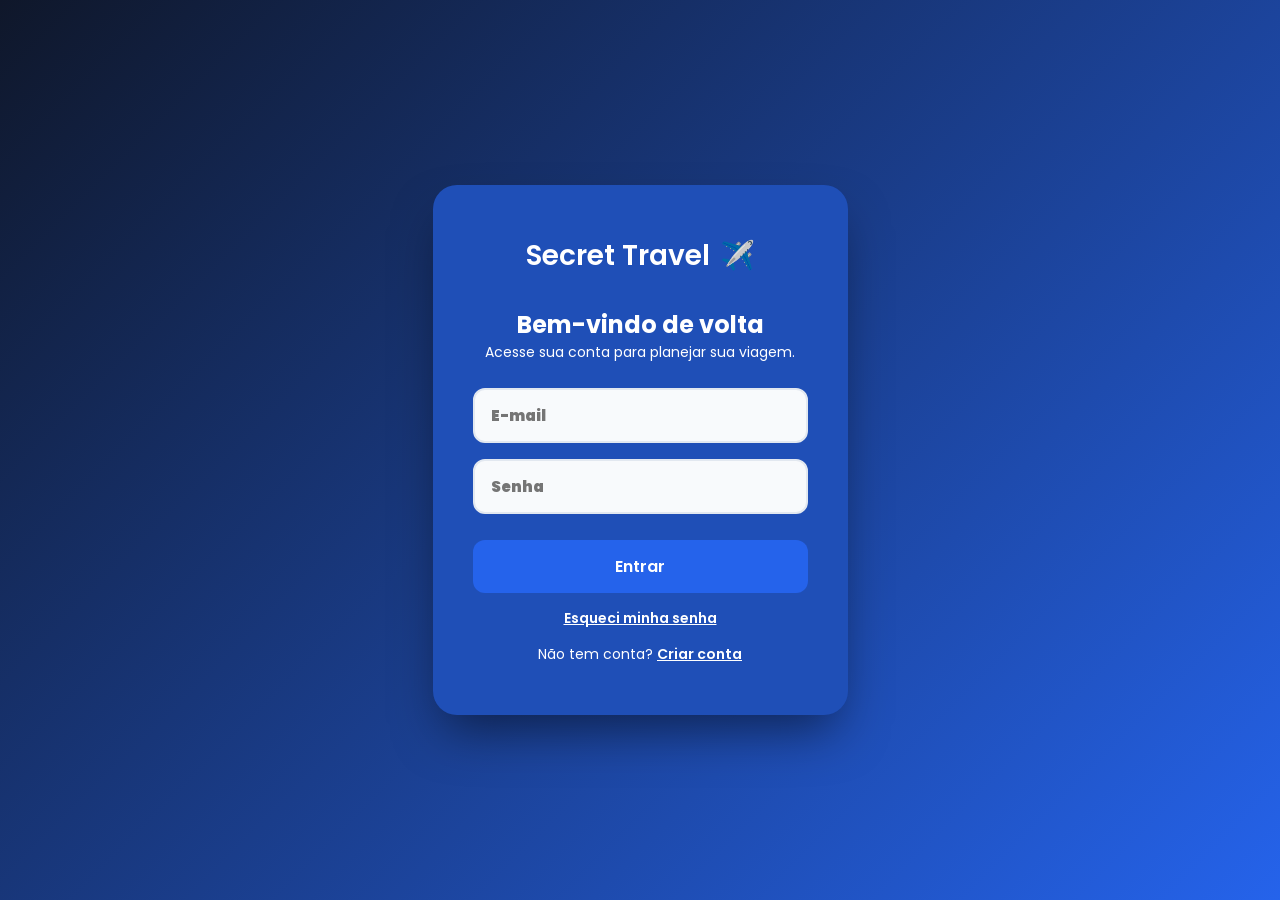
==== home.html @ 1dc1fd18 "primeiro commit" ====
<!DOCTYPE html>
<html lang="pt-br">

<head>
    <meta charset="UTF-8">
    <meta name="viewport" content="width=device-width, initial-scale=1.0">
    <title>SecretTravel | Explore o Mundo</title>
    <link href="https://fonts.googleapis.com/css2?family=Poppins:wght@300;400;600&display=swap" rel="stylesheet">
    <link rel="stylesheet" href="style.css">
    <style>
        /* Ajustes para o estilo Airbnb */
        body {
            overflow-y: auto;
            background: #ffffff;
            color: #222;
            height: auto;
            display: block;
        }

        .navbar {
            display: flex;
            justify-content: space-between;
            align-items: center;
            padding: 15px 5%;
            border-bottom: 1px solid #ebebeb;
            position: sticky;
            top: 0;
            background: #fff;
            z-index: 1000;
        }

        .nav-logo {
            color: var(--primary);
            font-weight: 600;
            font-size: 24px;
            text-decoration: none;
        }

        .user-profile {
            display: flex;
            align-items: center;
            gap: 10px;
            border: 1px solid #ddd;
            padding: 8px 16px;
            border-radius: 30px;
            cursor: pointer;
            transition: 0.3s;
        }

        .user-profile:hover {
            box-shadow: 0 2px 4px rgba(0, 0, 0, 0.18);
        }

        .welcome-section {
            padding: 40px 5% 10px;
        }

        .welcome-section h2 {
            font-size: 28px;
            font-weight: 600;
        }

        /* Barra de Busca Estilo Airbnb */
        .search-wrapper {
            display: flex;
            justify-content: center;
            margin: 20px 0 40px 0;
        }

        .search-bar {
            display: flex;
            align-items: center;
            background: #fff;
            border: 1px solid #ddd;
            border-radius: 40px;
            box-shadow: 0 3px 12px rgba(0, 0, 0, 0.1);
            padding: 8px;
            width: 100%;
            max-width: 800px;
        }

        .search-input-group {
            flex: 1;
            padding: 5px 20px;
            border-right: 1px solid #ddd;
        }

        .search-input-group:last-of-type {
            border-right: none;
        }

        .search-input-group label {
            display: block;
            font-size: 11px;
            font-weight: 800;
        }

        .search-input-group input {
            border: none;
            outline: none;
            width: 100%;
            font-size: 14px;
            color: #717171;
        }

        .btn-search {
            background: var(--primary);
            color: white;
            border: none;
            width: 45px;
            height: 45px;
            border-radius: 50%;
            cursor: pointer;
            display: flex;
            align-items: center;
            justify-content: center;
        }

        /* Grid de Cards */
        .destinations-grid {
            display: grid;
            grid-template-columns: repeat(auto-fill, minmax(250px, 1fr));
            gap: 24px;
            padding: 0 5% 50px;
        }

        .card {
            cursor: pointer;
        }

        .card img {
            width: 100%;
            aspect-ratio: 1/1;
            object-fit: cover;
            border-radius: 12px;
            margin-bottom: 12px;
            transition: 0.3s;
        }

        .card:hover img {
            filter: brightness(0.9);
        }

        .card-header {
            display: flex;
            justify-content: space-between;
            font-weight: 600;
        }

        .card-desc {
            color: #717171;
            font-size: 14px;
        }

        .card-price {
            margin-top: 6px;
            font-size: 15px;
        }
    </style>
</head>

<body>

    <nav class="navbar">
        <a href="#" class="nav-logo">Secret Travel ✈️</a>
        <div class="user-profile" id="logoutBtn" title="Clique para sair">
            <span>☰</span>
            <span id="userNameDisplay">Perfil</span>
        </div>
    </nav>

    <div class="welcome-section">
        <h2>Olá, <span id="welcomeName" style="color: var(--primary);">Viajante</span>!</h2>
        <p style="color: #717171;">Encontre lugares incríveis para se hospedar.</p>
    </div>

    <div class="search-wrapper">
        <div class="search-bar">
            <div class="search-input-group">
                <label>Onde</label>
                <input type="text" placeholder="Explorar destinos">
            </div>
            <div class="search-input-group">
                <label>Check-in</label>
                <input type="text" placeholder="Datas">
            </div>
            <div class="search-input-group">
                <label>Quem</label>
                <input type="text" placeholder="Hóspedes">
            </div>
            <button class="btn-search">🔍</button>
        </div>
    </div>

    <section class="destinations-grid">
        <div class="card">
            <img src="https://images.unsplash.com/photo-1502602898657-3e91760cbb34?q=80&w=400" alt="Paris">
            <div class="card-header">
                <span>Paris, França</span>
                <span>★ 4.9</span>
            </div>
            <p class="card-desc">Vista para a Torre Eiffel</p>
            <p class="card-price"><b>R$ 850</b> / noite</p>
        </div>

        <div class="card">
            <img src="https://images.unsplash.com/photo-1512917774080-9991f1c4c750?q=80&w=400" alt="Maldivas">
            <div class="card-header">
                <span>Maldivas</span>
                <span>★ 5.0</span>
            </div>
            <p class="card-desc">Bangalô sobre as águas</p>
            <p class="card-price"><b>R$ 3.200</b> / noite</p>
        </div>

        <div class="card">
            <img src="https://images.unsplash.com/photo-1580674239581-3fbc1917a147?q=80&w=400" alt="Toscana">
            <div class="card-header">
                <span>Toscana, Itália</span>
                <span>★ 4.8</span>
            </div>
            <p class="card-desc">Villa rústica histórica</p>
            <p class="card-price"><b>R$ 620</b> / noite</p>
        </div>
    </section>

    <script>
        document.addEventListener("DOMContentLoaded", () => {
            // 1. Verifica se o usuário está logado
            const nomeUsuario = localStorage.getItem("usuarioLogado");

            if (!nomeUsuario) {
                // Se não houver nome salvo, manda de volta para o login
                window.location.href = "index.html";
            } else {
                // Se houver, exibe o nome na tela
                document.getElementById("welcomeName").innerText = nomeUsuario;
                document.getElementById("userNameDisplay").innerText = nomeUsuario;
            }

            // 2. Função de Logout (Sair)
            document.getElementById("logoutBtn").addEventListener("click", () => {
                if (confirm("Deseja realmente sair?")) {
                    localStorage.removeItem("usuarioLogado");
                    window.location.href = "index.html";
                }
            });
        });
    </script>
</body>

</html>
---- style.css ----
:root {
    --primary: #2563eb;
    --primary-hover: #1d4ed8;
    --text-main: #1e293b;
    --bg-gradient: linear-gradient(135deg, #0f172a 0%, #2563eb 100%);
    --white: #ffffff;
}

* {
    margin: 0;
    padding: 0;
    box-sizing: border-box;
    font-family: 'Poppins', sans-serif;
}

body {
    height: 100vh;
    display: flex;
    align-items: center;
    justify-content: center;
    background: var(--bg-gradient);
    overflow: hidden;
}

.form-container {
    background: rgb(31, 79, 183);
    backdrop-filter: blur(10px);
    padding: 50px 40px;
    width: 100%;
    max-width: 420px;
    border-radius: 24px;
    box-shadow: 0 25px 50px -12px rgba(0, 0, 0, 0.5);
    text-align: center;
    animation: fadeIn 0.6s ease-out;
}

.logo {
    font-size: 28px;
    font-weight: 600;
    color: white;
    margin-bottom: 30px;
    display: flex;
    align-items: center;
    justify-content: center;
    gap: 10px;
}

.plane {
    display: inline-block;
    transition: transform 0.5s;
}

.logo:hover .plane {
    transform: translate(10px, -10px) rotate(-10deg);
}

.form h2,
.subtitle,
.toggle-text {
    color: white;
}

.subtitle {
    font-size: 14px;
    margin-bottom: 25px;
}

.form {
    display: none;
    flex-direction: column;
}

.form.active {
    display: flex;
    animation: slideIn 0.4s ease-out;
}

.input-group {
    margin-bottom: 16px;
}

.form input {
    font-weight: 900;
    width: 100%;
    padding: 14px 16px;
    border-radius: 12px;
    border: 2px solid #e2e8f0;
    font-size: 15px;
    background: #f8fafc;
}


.btn-main {
    padding: 14px;
    border: none;
    border-radius: 12px;
    background: var(--primary);
    color: white;
    font-size: 16px;
    font-weight: 600;
    cursor: pointer;
    transition: 0.3s;
    margin-top: 10px;
}

.btn-main:hover {
    background: var(--primary-hover);
    transform: translateY(-2px);
}

.toggle-text a {
    color: #fff;
    text-decoration: underline;
    font-weight: 600;
}

@keyframes fadeIn {
    from {
        opacity: 0;
        transform: translateY(30px);
    }

    to {
        opacity: 1;
        transform: translateY(0);
    }
}

@keyframes slideIn {
    from {
        opacity: 0;
        transform: translateX(15px);
    }

    to {
        opacity: 1;
        transform: translateX(0);
    }
}

/* Adicione ao final do arquivo */

#forgotForm {
    display: none;
    flex-direction: column;
}

#forgotForm.active {
    display: flex;
    animation: slideIn 0.4s ease-out;
}

/* Ajuste sutil para os links de alternância */
.toggle-text {
    margin-top: 15px;
    font-size: 14px;
}
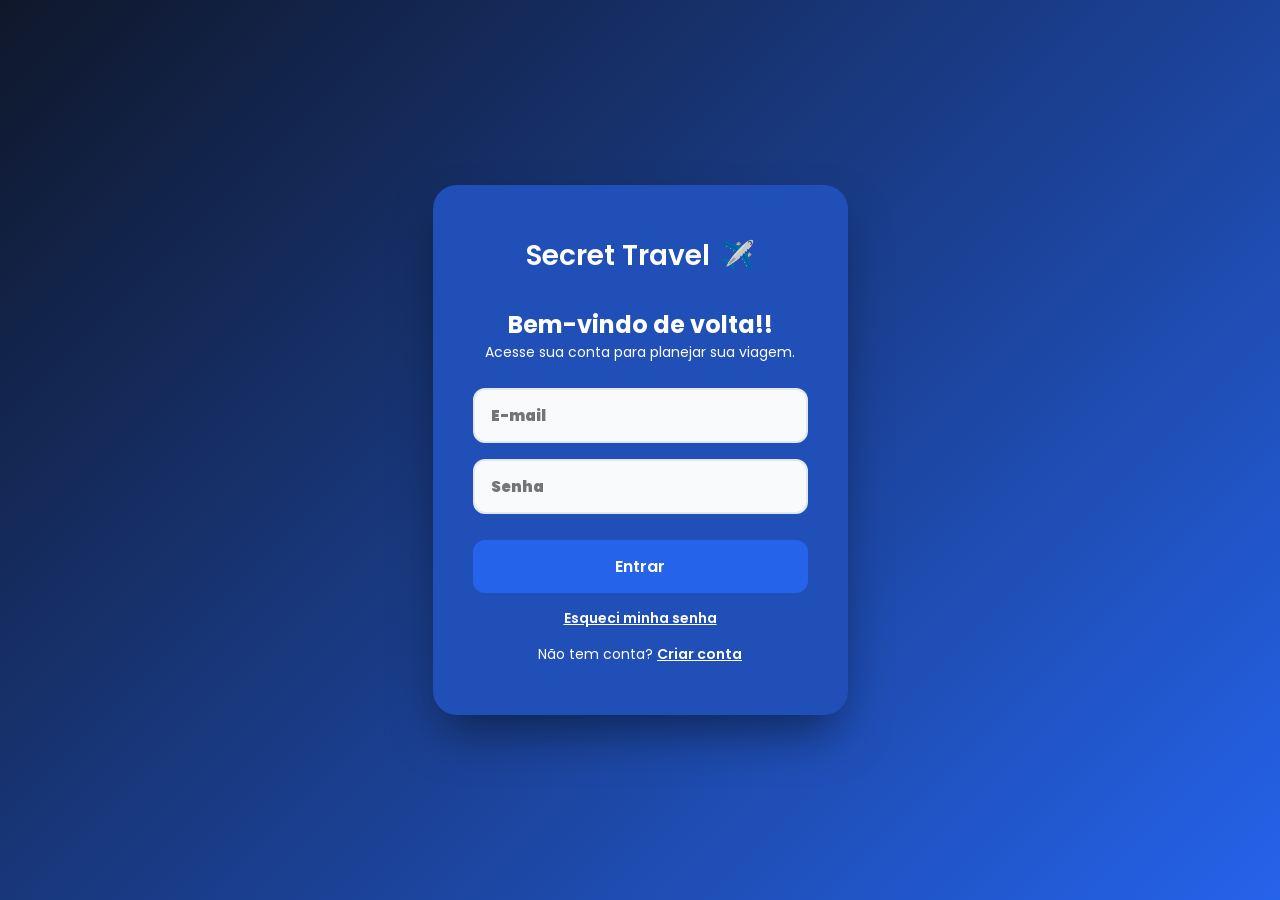
==== commit e5883dc9: "site de verdade agora" ====
--- a/home.html
+++ b/home.html
@@ -115,47 +115,6 @@
             align-items: center;
             justify-content: center;
         }
-
-        /* Grid de Cards */
-        .destinations-grid {
-            display: grid;
-            grid-template-columns: repeat(auto-fill, minmax(250px, 1fr));
-            gap: 24px;
-            padding: 0 5% 50px;
-        }
-
-        .card {
-            cursor: pointer;
-        }
-
-        .card img {
-            width: 100%;
-            aspect-ratio: 1/1;
-            object-fit: cover;
-            border-radius: 12px;
-            margin-bottom: 12px;
-            transition: 0.3s;
-        }
-
-        .card:hover img {
-            filter: brightness(0.9);
-        }
-
-        .card-header {
-            display: flex;
-            justify-content: space-between;
-            font-weight: 600;
-        }
-
-        .card-desc {
-            color: #717171;
-            font-size: 14px;
-        }
-
-        .card-price {
-            margin-top: 6px;
-            font-size: 15px;
-        }
     </style>
 </head>
 
@@ -192,38 +151,6 @@
         </div>
     </div>
 
-    <section class="destinations-grid">
-        <div class="card">
-            <img src="https://images.unsplash.com/photo-1502602898657-3e91760cbb34?q=80&w=400" alt="Paris">
-            <div class="card-header">
-                <span>Paris, França</span>
-                <span>★ 4.9</span>
-            </div>
-            <p class="card-desc">Vista para a Torre Eiffel</p>
-            <p class="card-price"><b>R$ 850</b> / noite</p>
-        </div>
-
-        <div class="card">
-            <img src="https://images.unsplash.com/photo-1512917774080-9991f1c4c750?q=80&w=400" alt="Maldivas">
-            <div class="card-header">
-                <span>Maldivas</span>
-                <span>★ 5.0</span>
-            </div>
-            <p class="card-desc">Bangalô sobre as águas</p>
-            <p class="card-price"><b>R$ 3.200</b> / noite</p>
-        </div>
-
-        <div class="card">
-            <img src="https://images.unsplash.com/photo-1580674239581-3fbc1917a147?q=80&w=400" alt="Toscana">
-            <div class="card-header">
-                <span>Toscana, Itália</span>
-                <span>★ 4.8</span>
-            </div>
-            <p class="card-desc">Villa rústica histórica</p>
-            <p class="card-price"><b>R$ 620</b> / noite</p>
-        </div>
-    </section>
-
     <script>
         document.addEventListener("DOMContentLoaded", () => {
             // 1. Verifica se o usuário está logado
--- a/style.css
+++ b/style.css
@@ -138,8 +138,6 @@
     }
 }
 
-/* Adicione ao final do arquivo */
-
 #forgotForm {
     display: none;
     flex-direction: column;
@@ -150,7 +148,6 @@
     animation: slideIn 0.4s ease-out;
 }
 
-/* Ajuste sutil para os links de alternância */
 .toggle-text {
     margin-top: 15px;
     font-size: 14px;
